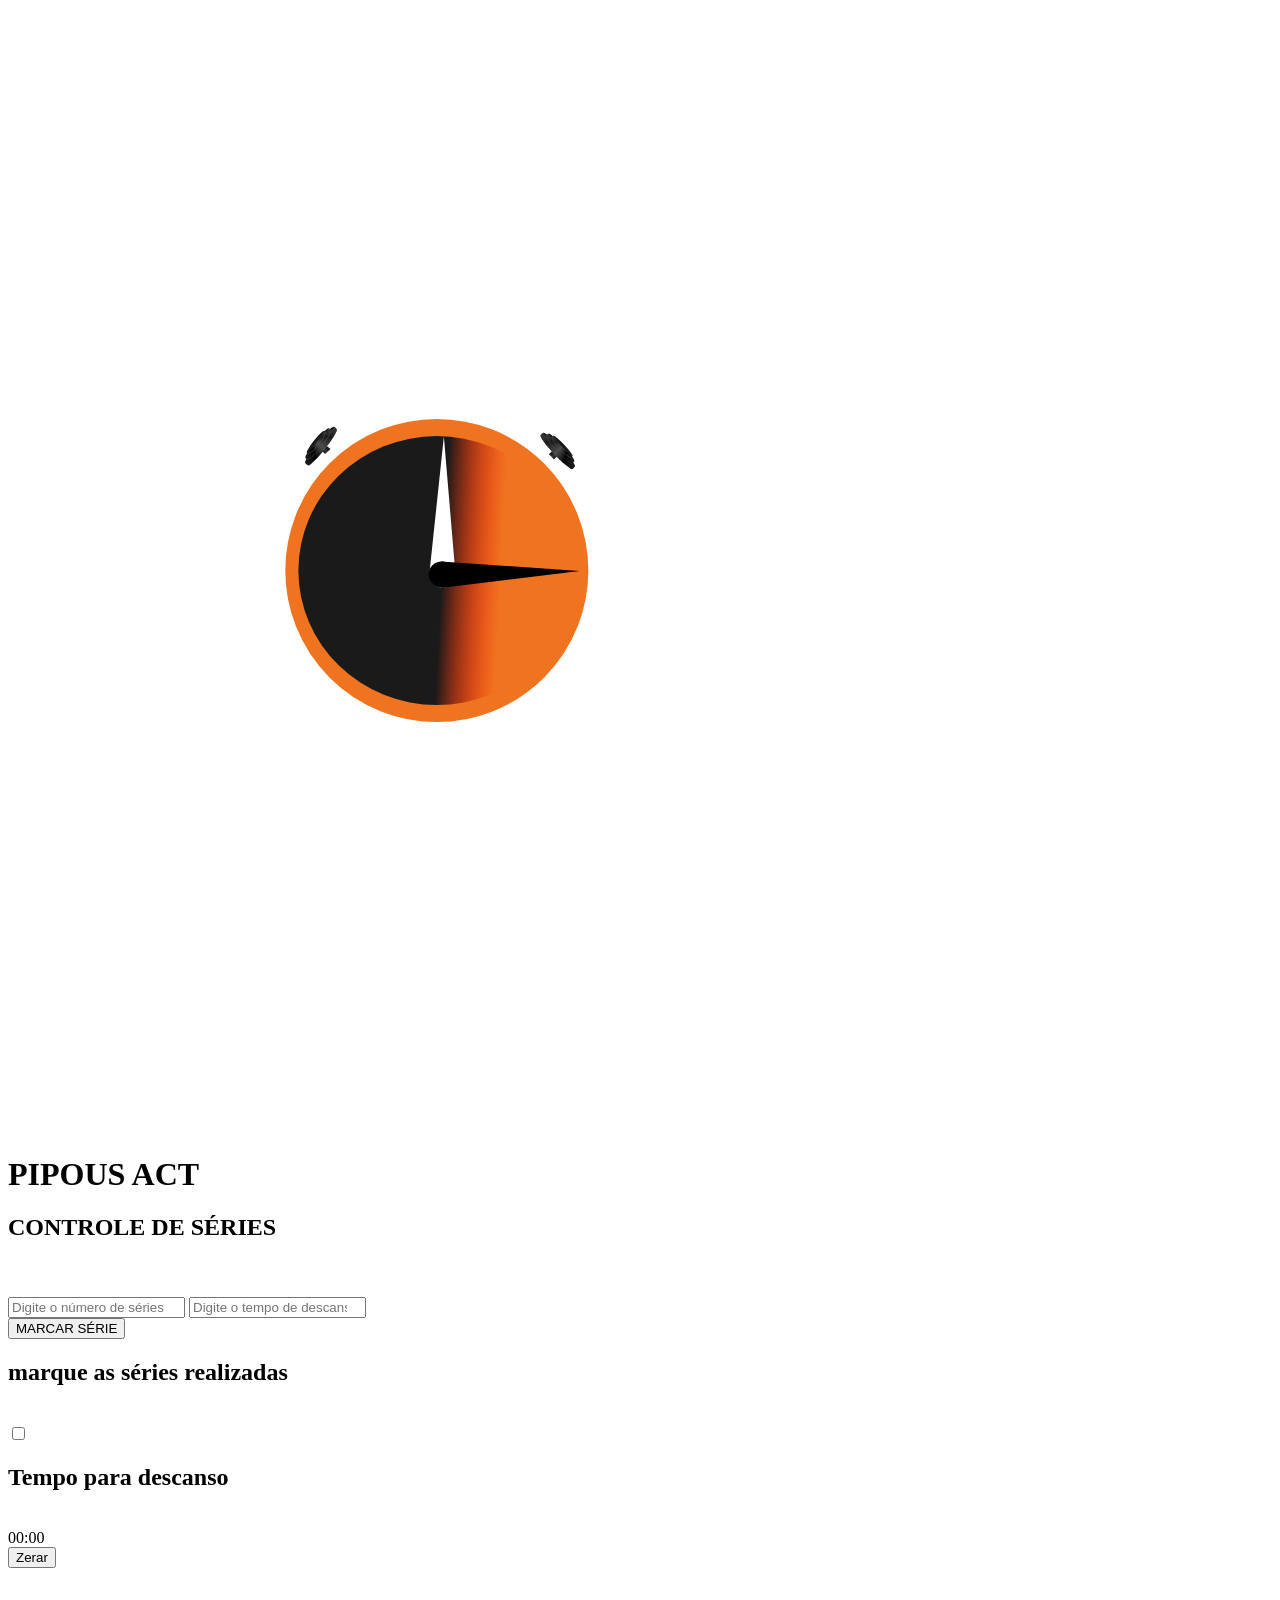
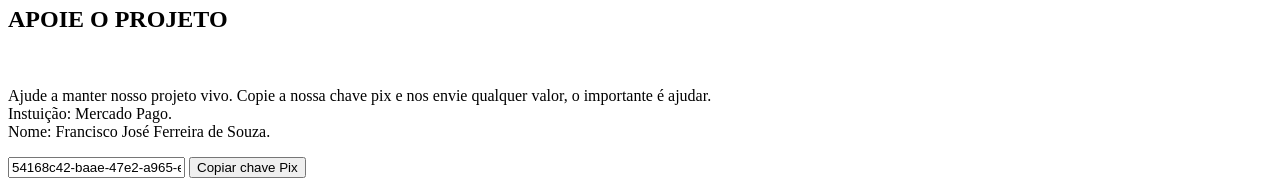
==== index.html @ 5bad583c "versão 1.0.2" ====
<!DOCTYPE html>
<html lang="pt-br">

<head>
    <meta charset="UTF-8">
    <meta name="viewport" content="width=device-width, initial-scale=1.0">
    <link rel="stylesheet" href="css/mobile430.css">
    <link rel="shortcut icon" href=" img/logopypiact.png" />
    <title>ACT</title>
</head>

<body>
    <main>
        <img src=" img/logo.svg" alt="" id="logo">
        <h1 id="titulo">PIPOUS ACT</h1>

        <!--Área que vai conter os checkbox-->

        <!-- Caixa de entrada para o número -->

        <section class="controle">

            <div class="entradas">
                <h2>CONTROLE DE SÉRIES</h2>
                <br> <br>
                <input type="number" id="numberInput" placeholder="Digite o número de séries">
                <input type="number" id="timerInput" placeholder="Digite o tempo de descanso">
            </div>
            <div class="marcarSerie">
                <button id="convertButton">MARCAR SÉRIE</button>
            </div>
        </section>

        <section class="saidas">
            <div class="tituloSaida">
                <h2>marque as séries realizadas</h2>
            </div>
            <br>
            <div id="resultado">
                <input type="checkbox" name="anilha" id="anilha" class="anilha">
            </div>
        </section>

        <section class="relogio">
            <div id="tituloRelogio">
                <h2>Tempo para descanso</h2>
            </div>

            <br>

            <div id="timer">
                <span id="minutes">00</span><span>:</span><span id="seconds">00</span>
            </div>


        </section>
        <button onclick="window.location.reload()" id="clear">Zerar</button>
        <br> <br>
        <section class="apoie">
            <h2>APOIE O PROJETO</h2>
            <br>
            <p>Ajude a manter nosso projeto vivo. Copie a nossa chave pix
                e nos envie qualquer valor, o importante é ajudar. <br>
                Instuição: Mercado Pago. <br>
                <span id="donoDaConta">Nome: Francisco José Ferreira de Souza.</span>
            </p>

            <div id="pix">
                <input type="text" id="textToCopy" value="54168c42-baae-47e2-a965-ec9d798b9b67" class="esconder">
                <button id="copyButton">Copiar chave Pix</button>
            </div>

        </section>
    </main>


    <script src=" scripts/script.js"></script>
</body>

</html>
---- css/mobile430.css ----
@media(max-width:430px) {

    /* Declarando a versão Regular */
    @font-face {
        font-family: 'Titulos';
        src: url('../fonts/BebasNeue-Regular.ttf');
        font-weight: normal;
        font-style: normal;
        font-display: swap;
    }

    /* Declarando a versão Negrito (Bold) */



    * {
        margin: 0;
        padding: 0;
        font-family: Arial, Helvetica, sans-serif;
    }

    body {
        background-color: #0d0f14;
    }

    section.controle {
        width: 100%;
        height: 280px;
        display: flex;
        flex-direction: row;
        background-color: #181b24;
        border-radius: 10px;
        padding: 10px;
    }

    section.apoie {
        width: 98%;
        height: 200px;
        display: flex;
        flex-direction: column;
        background-color: #181b24;
        border-radius: 10px;
        padding: 15px;
    }

    section.controle .entradas {
        width: 50%;
        display: flex;
        flex-direction: column;
        gap: 5px;
        margin-top: 5px;
        margin-left: 10px;
    }

    section.saidas {
        width: 100%;
        height: 170px;
        display: flex;
        flex-direction: column;
        background-color: #181b24;
        border-radius: 10px;
        padding: 10px;
        margin-top: -120px;
    }

    section.relogio {
        width: 100%;
        height: 100px;
        display: flex;
        flex-direction: column;
        background-color: #181b24;
        border-radius: 10px;
        padding: 10px;
        margin-top: -60px;
    }

    .tituloSaida {
        width: 100%;
        margin-left: 10px;
    }

    #tituloRelogio{
        width: 100%;
        margin-left: 10px;
    }
    
    #timer {
        width: 100%;
        margin-left: 10px;
    }

    #numberInput,
    #timerInput {
        width: 90%;
        padding: 10px;
        border-radius: 5px;
        border: none;
        background-color: #2c2f38;
        color: #fff;
    }

    .marcarSerie {
        display: flex;
        justify-content: center;
        margin-top: 70px;
    }

    #convertButton {
        width: 160px;
        height: 76px;
        padding: 10px 20px;
        border-radius: 5px;
        border: none;
        background-color: #e8ff47;
        color: #000;
        font-weight: 500;
        font-size: 16px;
        font-family: "Titulos", sans-serif;
        cursor: pointer;
        margin-left: 10px;
    }

    #resultado {
        width: 100%;
        padding: 10px;
    }

    span{
        font-size: 30px;
        font-family: "Titulos", sans-serif;
        color: #e8ff47; 
    }

    #clear{
        width:60%;
        height: 40px;
        background-color: #e8ff47;
        margin: 10px 20% 0 20%;
        font-family: "Titulos", sans-serif;
        font-size: 16px;    
        font-weight: 500;
        border-radius: 4px;
    }

    .esconder {
        position: absolute;
        left: -9999px;
    }

    #copyButton{
        width:60%;
        height: 40px;
        background-color: #e8ff47;
        margin: 15px 19% 0 14%;
        font-family: "Titulos", sans-serif;
        font-size: 16px;    
        font-weight: 500;
        border-radius: 4px;
    }

    div#pix {
        width: 100%;
        display: flex;
        justify-content: center;
        margin-top: 20px;

    }

    /*área de imagens*/
    #logo {
        width: 160px;
        display: block;
        margin: -60px auto 0 auto;
    }

    /*--------------------------------------*/

    /*área de texto*/
    #titulo {
        color: #e8ff47;
        text-align: center;
        font-family: "Titulos", sans-serif;
        font-size: 60px;
        margin-top: -60px;
        margin-bottom: 20px;
    }

    h2 {
        font-size: 16px;
        color: #7a7a7a;
        font-family: "Titulos", sans-serif;
    }

    p{  
        width: 90%;
        font-size: 14px;
        color: #7a7a7a;
        font-family: sans-serif;
    }

    #donoDaConta {
        font-size: 14px;
        color: #dfdfdf;
        font-family: sans-serif;
        margin-top: 10px;
    }

    /*------------------------------------------*/

    /*área de checkbox */

    .anilha {
        width: 40px;
        height: 40px;
        margin-right: 10px;
    }
}
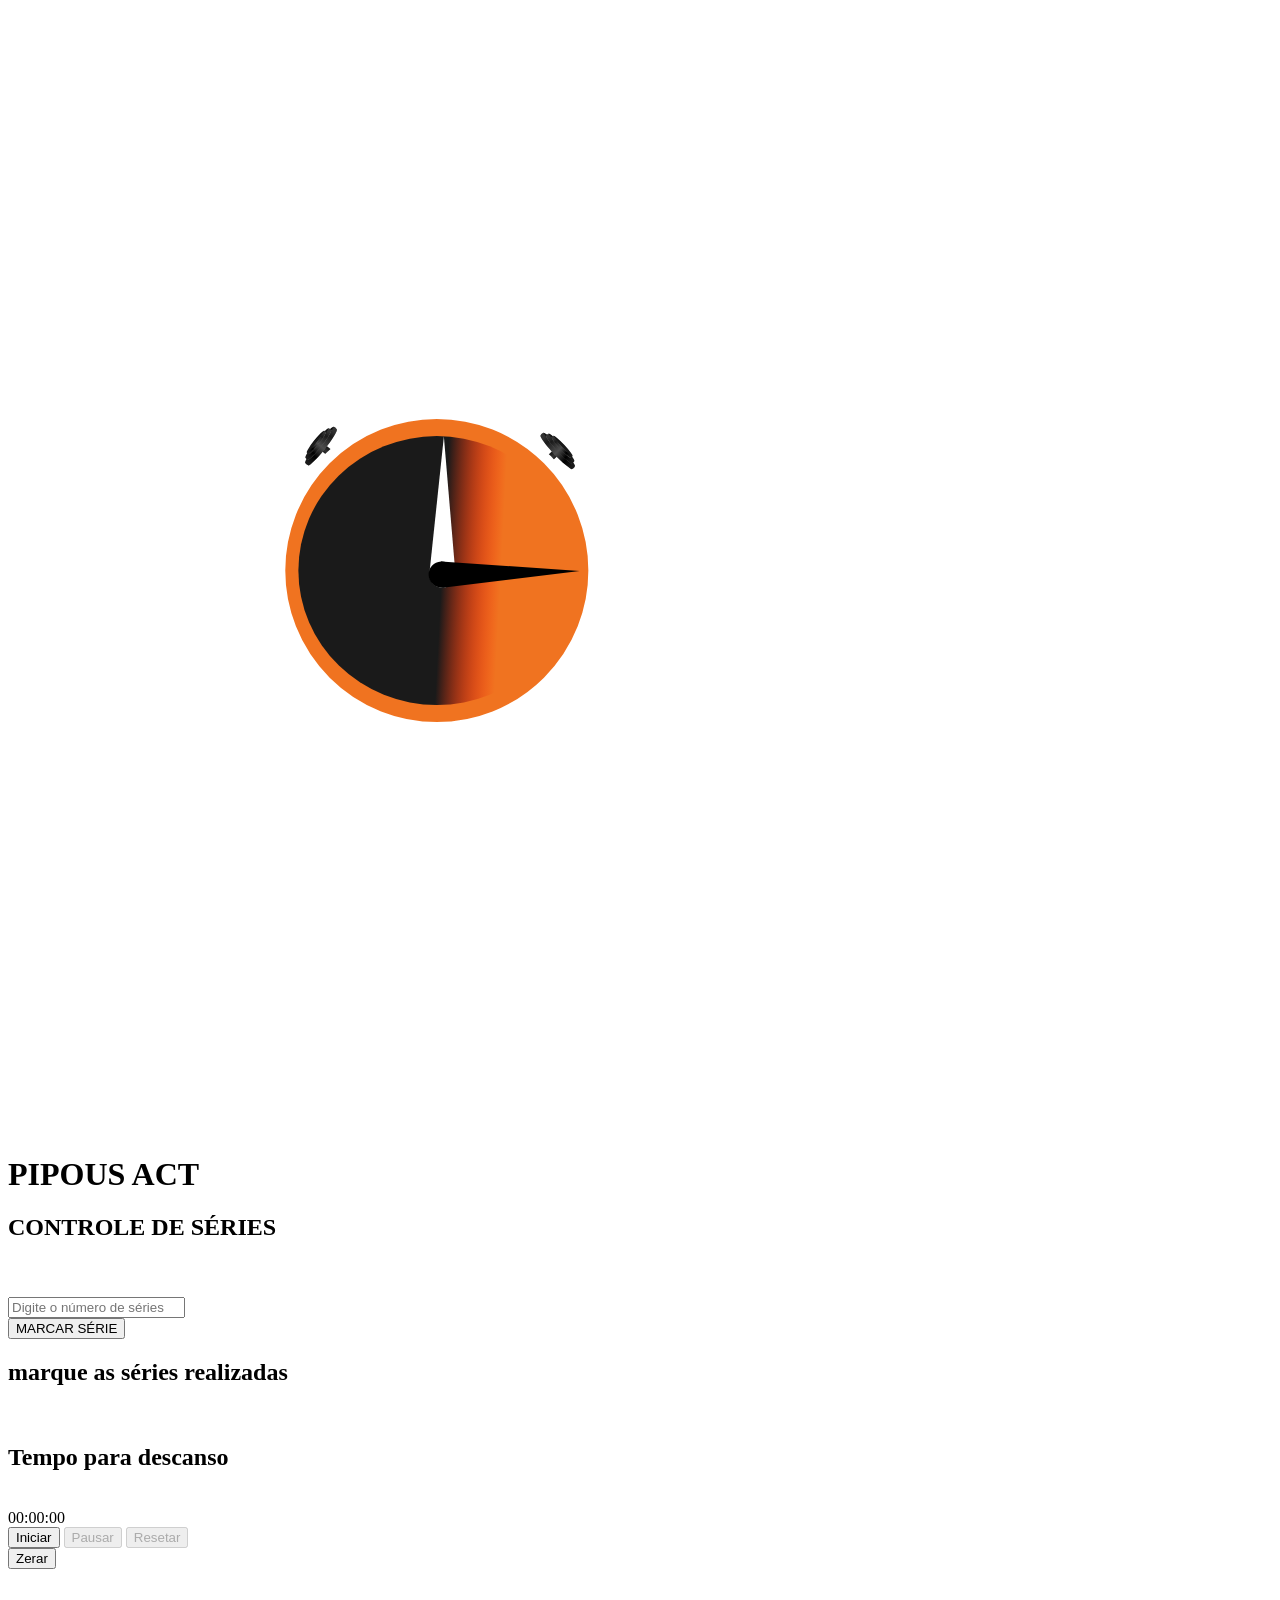
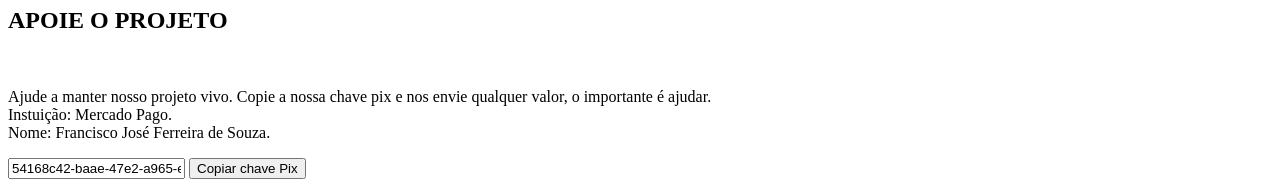
==== commit 7b9a4283: "versão 2.0 Adição da funcionalidade que transforma checkbox em anilha na hora que foi marcado e um c" ====
--- a/index.html
+++ b/index.html
@@ -5,7 +5,7 @@
     <meta charset="UTF-8">
     <meta name="viewport" content="width=device-width, initial-scale=1.0">
     <link rel="stylesheet" href="css/mobile430.css">
-    <link rel="shortcut icon" href=" img/logopypiact.png" />
+    <link rel="shortcut icon" href=" img/logo.svg" />
     <title>ACT</title>
 </head>
 
@@ -24,7 +24,6 @@
                 <h2>CONTROLE DE SÉRIES</h2>
                 <br> <br>
                 <input type="number" id="numberInput" placeholder="Digite o número de séries">
-                <input type="number" id="timerInput" placeholder="Digite o tempo de descanso">
             </div>
             <div class="marcarSerie">
                 <button id="convertButton">MARCAR SÉRIE</button>
@@ -37,7 +36,7 @@
             </div>
             <br>
             <div id="resultado">
-                <input type="checkbox" name="anilha" id="anilha" class="anilha">
+
             </div>
         </section>
 
@@ -49,7 +48,13 @@
             <br>
 
             <div id="timer">
-                <span id="minutes">00</span><span>:</span><span id="seconds">00</span>
+                <div id="display">00:00:<span id="milissegundos">00</span></div>
+
+                <div class="botoes">
+                    <button id="btn-iniciar" onclick="iniciar()">Iniciar</button>
+                    <button id="btn-pausar" onclick="pausar()" disabled>Pausar</button>
+                    <button id="btn-resetar" onclick="resetar()" disabled>Resetar</button>
+                </div>
             </div>
 
 
@@ -75,6 +80,8 @@
 
 
     <script src=" scripts/script.js"></script>
+    <script src=" scripts/pix.js"></script>
+    <script src=" scripts/cronometro.js"></script>
 </body>
 
 </html>
--- a/css/mobile430.css
+++ b/css/mobile430.css
@@ -65,13 +65,13 @@
 
     section.relogio {
         width: 100%;
-        height: 100px;
+        height: 170px;
         display: flex;
         flex-direction: column;
         background-color: #181b24;
         border-radius: 10px;
         padding: 10px;
-        margin-top: -60px;
+        margin-top: -70px;
     }
 
     .tituloSaida {
@@ -79,11 +79,11 @@
         margin-left: 10px;
     }
 
-    #tituloRelogio{
-        width: 100%;
-        margin-left: 10px;
-    }
-    
+    #tituloRelogio {
+        width: 100%;
+        margin-left: 10px;
+    }
+
     #timer {
         width: 100%;
         margin-left: 10px;
@@ -107,7 +107,7 @@
 
     #convertButton {
         width: 160px;
-        height: 76px;
+        height: 33px;
         padding: 10px 20px;
         border-radius: 5px;
         border: none;
@@ -123,21 +123,23 @@
     #resultado {
         width: 100%;
         padding: 10px;
-    }
-
-    span{
+        display: flex;
+        flex-direction: row;
+    }
+
+    span {
         font-size: 30px;
         font-family: "Titulos", sans-serif;
-        color: #e8ff47; 
-    }
-
-    #clear{
-        width:60%;
+        color: #e8ff47;
+    }
+
+    #clear {
+        width: 60%;
         height: 40px;
         background-color: #e8ff47;
         margin: 10px 20% 0 20%;
         font-family: "Titulos", sans-serif;
-        font-size: 16px;    
+        font-size: 16px;
         font-weight: 500;
         border-radius: 4px;
     }
@@ -147,13 +149,13 @@
         left: -9999px;
     }
 
-    #copyButton{
-        width:60%;
+    #copyButton {
+        width: 60%;
         height: 40px;
         background-color: #e8ff47;
         margin: 15px 19% 0 14%;
         font-family: "Titulos", sans-serif;
-        font-size: 16px;    
+        font-size: 16px;
         font-weight: 500;
         border-radius: 4px;
     }
@@ -191,7 +193,7 @@
         font-family: "Titulos", sans-serif;
     }
 
-    p{  
+    p {
         width: 90%;
         font-size: 14px;
         color: #7a7a7a;
@@ -209,9 +211,121 @@
 
     /*área de checkbox */
 
+    input[type="checkbox"] {
+        /* Remove o estilo padrão do navegador */
+        appearance: none;
+        -webkit-appearance: none;
+
+        /* Cria o tamanho da sua caixa */
+        width: 40px;
+        height: 40px;
+
+        /* Zera o fundo ou define uma cor inicial */
+        background-color: #181b24;
+
+        /* Adiciona borda e cantos arredondados */
+        border: 2px solid #ccc;
+        border-radius: 4px;
+
+        /* Centraliza qualquer elemento que você coloque dentro */
+        display: inline-block;
+        position: relative;
+        cursor: pointer;
+
+        /* Transição suave para quando for clicado */
+        transition: background-color 0.2s, border-color 0.2s;
+    }
+
+
     .anilha {
         width: 40px;
         height: 40px;
         margin-right: 10px;
     }
+
+    .anilhaMarcada {
+        width: 40px;
+        height: 40px;
+        margin-right: 10px;
+        background-image: url('../img/anilha.png');
+    }
+
+    /*ARE DO CRONOMETRO*/
+
+    .cronometro-container {
+        width: 70%;
+        text-align: center;
+        background: #1e293b;
+        padding: 30px 40px;
+        border-radius: 12px;
+        margin: 20px auto;
+    }
+
+    #display {
+        font-size: 3.5rem;
+        font-weight: bold;
+        margin-bottom: 20px;
+        font-variant-numeric: tabular-nums;
+        color: #e8ff47;
+        /* Evita que os números fiquem dançando */
+    }
+
+    #milissegundos {
+        font-size: 1.5rem;
+        color: #e8ff47;
+    }
+
+    .botoes {
+        display: flex;
+        gap: 10px;
+        justify-content: center;
+        margin-left: -40px;
+    }
+
+    button {
+        padding: 12px 24px;
+        font-size: 1rem;
+        font-weight: bold;
+        border: none;
+        border-radius: 6px;
+        cursor: pointer;
+        transition: all 0.2s ease;
+    }
+
+    #btn-iniciar {
+        background-color: #22c55e;
+        color: white;
+    }
+
+    #btn-iniciar:hover {
+        background-color: #16a34a;
+    }
+
+    #btn-pausar {
+        background-color: #eab308;
+        color: white;
+    }
+
+    #btn-pausar:hover {
+        background-color: #ca8a04;
+    }
+
+    #btn-resetar {
+        background-color: #ef4444;
+        color: white;
+    }
+
+    #btn-resetar:hover {
+        background-color: #dc2626;
+    }
+
+    /* Estilo para botões desativados */
+    button:disabled {
+        background-color: #475569 !important;
+        color: #94a3b8;
+        cursor: not-allowed;
+        opacity: 0.6;
+    }
+
+
 }
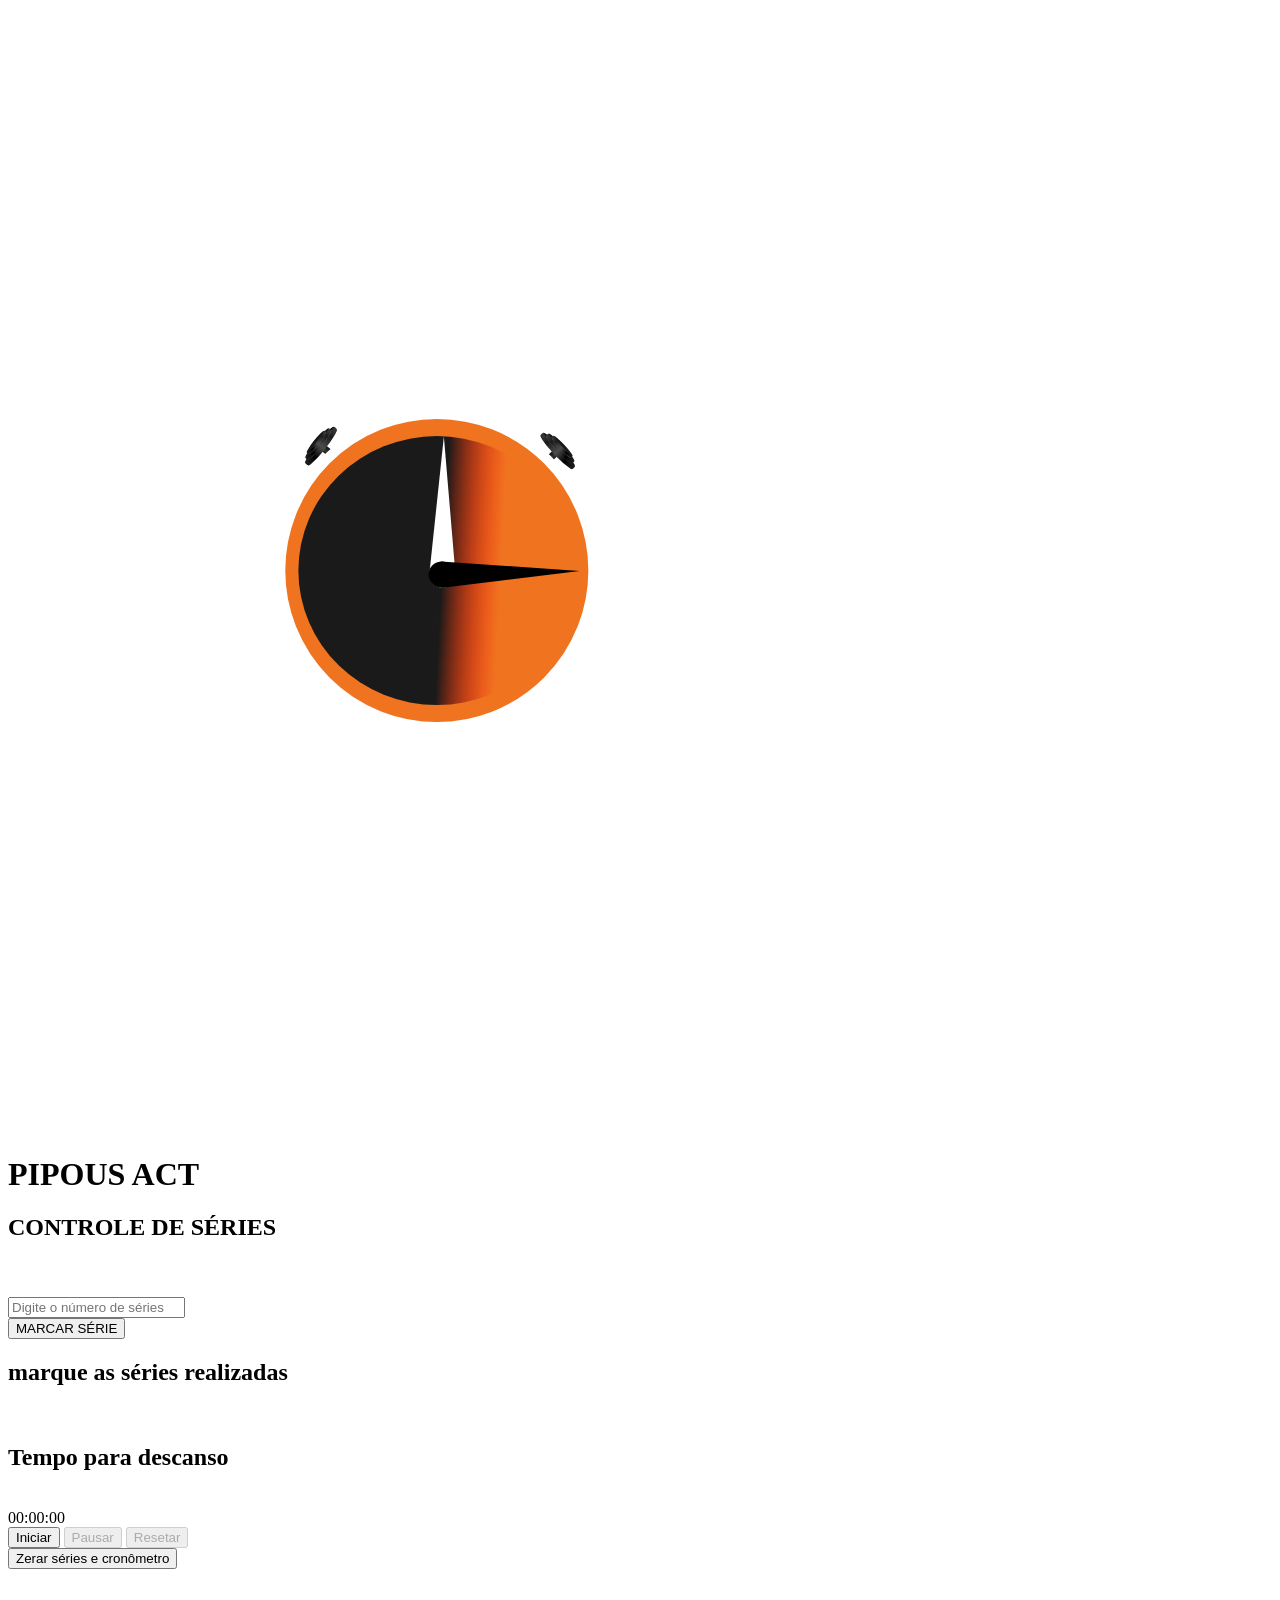
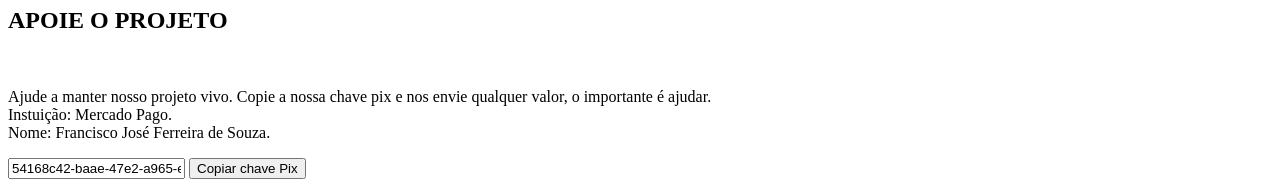
==== commit e87fed46: "Versão 2.0.4" ====
--- a/index.html
+++ b/index.html
@@ -59,7 +59,7 @@
 
 
         </section>
-        <button onclick="window.location.reload()" id="clear">Zerar</button>
+        <button onclick="window.location.reload()" id="clear">Zerar séries e cronômetro</button>
         <br> <br>
         <section class="apoie">
             <h2>APOIE O PROJETO</h2>
--- a/css/mobile430.css
+++ b/css/mobile430.css
@@ -1,4 +1,4 @@
-@media(max-width:430px) {
+@media(max-width:460px) {
 
     /* Declarando a versão Regular */
     @font-face {
@@ -9,122 +9,111 @@
         font-display: swap;
     }
 
-    /* Declarando a versão Negrito (Bold) */
-
-
-
+    /* Garante que padding e border não aumentem o tamanho do elemento */
     * {
         margin: 0;
         padding: 0;
+        box-sizing: border-box; 
         font-family: Arial, Helvetica, sans-serif;
     }
 
     body {
         background-color: #0d0f14;
+        width: 100%;
+        overflow-x: hidden; /* Trava o scroll horizontal */
     }
 
     section.controle {
         width: 100%;
-        height: 280px;
-        display: flex;
-        flex-direction: row;
-        background-color: #181b24;
-        border-radius: 10px;
-        padding: 10px;
+        height: auto; /* Mudado para auto para os botões se alinharem sem esmagar */
+        display: flex;
+        flex-direction: column; /* Em mobile, coluna funciona muito melhor */
+        background-color: #181b24;
+        border-radius: 10px;
+        padding: 20px;
+        gap: 15px;
     }
 
     section.apoie {
-        width: 98%;
-        height: 200px;
+        width: 100%; 
+        height: auto;
         display: flex;
         flex-direction: column;
         background-color: #181b24;
         border-radius: 10px;
         padding: 15px;
+        margin-top: 20px;
     }
 
     section.controle .entradas {
-        width: 50%;
+        width: 100%;
         display: flex;
         flex-direction: column;
         gap: 5px;
-        margin-top: 5px;
-        margin-left: 10px;
     }
 
     section.saidas {
         width: 100%;
-        height: 170px;
-        display: flex;
-        flex-direction: column;
-        background-color: #181b24;
-        border-radius: 10px;
-        padding: 10px;
-        margin-top: -120px;
+        height: auto;
+        display: flex;
+        flex-direction: column;
+        background-color: #181b24;
+        border-radius: 10px;
+        padding: 15px;
+        margin-top: 20px; /* Removido margem negativa antiga que desalinhava */
     }
 
     section.relogio {
         width: 100%;
-        height: 170px;
-        display: flex;
-        flex-direction: column;
-        background-color: #181b24;
-        border-radius: 10px;
-        padding: 10px;
-        margin-top: -70px;
-    }
-
-    .tituloSaida {
-        width: 100%;
-        margin-left: 10px;
-    }
-
-    #tituloRelogio {
-        width: 100%;
-        margin-left: 10px;
-    }
-
-    #timer {
-        width: 100%;
-        margin-left: 10px;
-    }
-
-    #numberInput,
-    #timerInput {
-        width: 90%;
-        padding: 10px;
+        height: auto;
+        display: flex;
+        flex-direction: column;
+        background-color: #181b24;
+        border-radius: 10px;
+        padding: 15px;
+        margin-top: 20px; /* Removido margem negativa antiga */
+    }
+
+    .tituloSaida, #tituloRelogio, #timer {
+        width: 100%;
+    }
+
+    #numberInput {
+        width: 100%;
+        padding: 12px;
         border-radius: 5px;
         border: none;
         background-color: #2c2f38;
         color: #fff;
+        font-size: 16px;
     }
 
     .marcarSerie {
+        width: 100%;
         display: flex;
         justify-content: center;
-        margin-top: 70px;
     }
 
     #convertButton {
-        width: 160px;
-        height: 33px;
-        padding: 10px 20px;
+        width: 100%; /* Botão largo no mobile fica mais fácil de clicar */
+        height: 45px;
         border-radius: 5px;
         border: none;
         background-color: #e8ff47;
         color: #000;
-        font-weight: 500;
-        font-size: 16px;
-        font-family: "Titulos", sans-serif;
-        cursor: pointer;
-        margin-left: 10px;
+        font-weight: bold;
+        font-size: 16px;
+        font-family: "Titulos", sans-serif;
+        cursor: pointer;
     }
 
     #resultado {
         width: 100%;
-        padding: 10px;
+        padding: 10px 0;
         display: flex;
         flex-direction: row;
+        flex-wrap: wrap; /* Faz as anilhas irem para a linha de baixo se forem muitas */
+        gap: 10px;
     }
 
     span {
@@ -133,15 +122,17 @@
         color: #e8ff47;
     }
 
-    #clear {
-        width: 60%;
-        height: 40px;
+    #clear, #copyButton {
+        width: 100%;
+        height: 45px;
         background-color: #e8ff47;
-        margin: 10px 20% 0 20%;
-        font-family: "Titulos", sans-serif;
-        font-size: 16px;
-        font-weight: 500;
+        margin: 15px 0 0 0;
+        font-family: "Titulos", sans-serif;
+        font-size: 16px;
+        font-weight: bold;
         border-radius: 4px;
+        border: none;
+        cursor: pointer;
     }
 
     .esconder {
@@ -149,41 +140,23 @@
         left: -9999px;
     }
 
-    #copyButton {
-        width: 60%;
-        height: 40px;
-        background-color: #e8ff47;
-        margin: 15px 19% 0 14%;
-        font-family: "Titulos", sans-serif;
-        font-size: 16px;
-        font-weight: 500;
-        border-radius: 4px;
-    }
-
     div#pix {
         width: 100%;
-        display: flex;
-        justify-content: center;
-        margin-top: 20px;
-
-    }
-
-    /*área de imagens*/
+    }
+
+    /* área de imagens */
     #logo {
-        width: 160px;
+        width: 120px;
         display: block;
-        margin: -60px auto 0 auto;
-    }
-
-    /*--------------------------------------*/
-
-    /*área de texto*/
+        margin: 20px auto;
+    }
+
+    /* área de texto */
     #titulo {
         color: #e8ff47;
         text-align: center;
         font-family: "Titulos", sans-serif;
-        font-size: 60px;
-        margin-top: -60px;
+        font-size: 45px;
         margin-bottom: 20px;
     }
 
@@ -191,83 +164,56 @@
         font-size: 16px;
         color: #7a7a7a;
         font-family: "Titulos", sans-serif;
+        text-transform: uppercase;
     }
 
     p {
-        width: 90%;
+        width: 100%;
         font-size: 14px;
         color: #7a7a7a;
         font-family: sans-serif;
+        line-height: 1.4;
     }
 
     #donoDaConta {
         font-size: 14px;
         color: #dfdfdf;
         font-family: sans-serif;
-        margin-top: 10px;
-    }
-
-    /*------------------------------------------*/
-
-    /*área de checkbox */
-
-    input[type="checkbox"] {
-        /* Remove o estilo padrão do navegador */
+        display: block;
+        margin-top: 5px;
+    }
+
+    /* ESTILIZAÇÃO COMPLETA DAS ANILHAS (CHECKBOX) */
+    input[type="checkbox"].anilha {
         appearance: none;
         -webkit-appearance: none;
-
-        /* Cria o tamanho da sua caixa */
         width: 40px;
         height: 40px;
-
-        /* Zera o fundo ou define uma cor inicial */
-        background-color: #181b24;
-
-        /* Adiciona borda e cantos arredondados */
+        background-color: #181b24;
         border: 2px solid #ccc;
         border-radius: 4px;
-
-        /* Centraliza qualquer elemento que você coloque dentro */
+        cursor: pointer;
+        transition: all 0.2s;
         display: inline-block;
-        position: relative;
-        cursor: pointer;
-
-        /* Transição suave para quando for clicado */
-        transition: background-color 0.2s, border-color 0.2s;
-    }
-
-
-    .anilha {
-        width: 40px;
-        height: 40px;
-        margin-right: 10px;
-    }
-
-    .anilhaMarcada {
-        width: 40px;
-        height: 40px;
-        margin-right: 10px;
-        background-image: url('../img/anilha.png');
-    }
-
-    /*ARE DO CRONOMETRO*/
-
-    .cronometro-container {
-        width: 70%;
+    }
+
+    /* O SEGREDO DO GITHUB: Quando clicado, o CSS troca o fundo pela imagem */
+    input[type="checkbox"].anilha:checked {
+        background-image: url('../img/anilha-branco.png'); /* Caminho correto relativo ao CSS */
+        background-size: cover;
+        background-position: center;
+        background-color: transparent;
+        border: none;
+    }
+
+    /* ÁREA DO CRONOMETRO */
+    #display {
+        font-size: 3rem;
+        font-weight: bold;
         text-align: center;
-        background: #1e293b;
-        padding: 30px 40px;
-        border-radius: 12px;
-        margin: 20px auto;
-    }
-
-    #display {
-        font-size: 3.5rem;
-        font-weight: bold;
-        margin-bottom: 20px;
+        margin-bottom: 15px;
         font-variant-numeric: tabular-nums;
         color: #e8ff47;
-        /* Evita que os números fiquem dançando */
     }
 
     #milissegundos {
@@ -277,55 +223,29 @@
 
     .botoes {
         display: flex;
-        gap: 10px;
+        gap: 8px;
         justify-content: center;
-        margin-left: -40px;
-    }
-
-    button {
-        padding: 12px 24px;
-        font-size: 1rem;
+        width: 100%;
+    }
+
+    .botoes button {
+        flex: 1; /* Faz todos os 3 botões terem o mesmo tamanho exato */
+        padding: 12px 0;
+        font-size: 0.9rem;
         font-weight: bold;
         border: none;
         border-radius: 6px;
         cursor: pointer;
-        transition: all 0.2s ease;
-    }
-
-    #btn-iniciar {
-        background-color: #22c55e;
-        color: white;
-    }
-
-    #btn-iniciar:hover {
-        background-color: #16a34a;
-    }
-
-    #btn-pausar {
-        background-color: #eab308;
-        color: white;
-    }
-
-    #btn-pausar:hover {
-        background-color: #ca8a04;
-    }
-
-    #btn-resetar {
-        background-color: #ef4444;
-        color: white;
-    }
-
-    #btn-resetar:hover {
-        background-color: #dc2626;
-    }
-
-    /* Estilo para botões desativados */
+    }
+
+    #btn-iniciar { background-color: #22c55e; color: white; }
+    #btn-pausar { background-color: #eab308; color: white; }
+    #btn-resetar { background-color: #ef4444; color: white; }
+
     button:disabled {
         background-color: #475569 !important;
         color: #94a3b8;
         cursor: not-allowed;
         opacity: 0.6;
     }
-
-
 }
